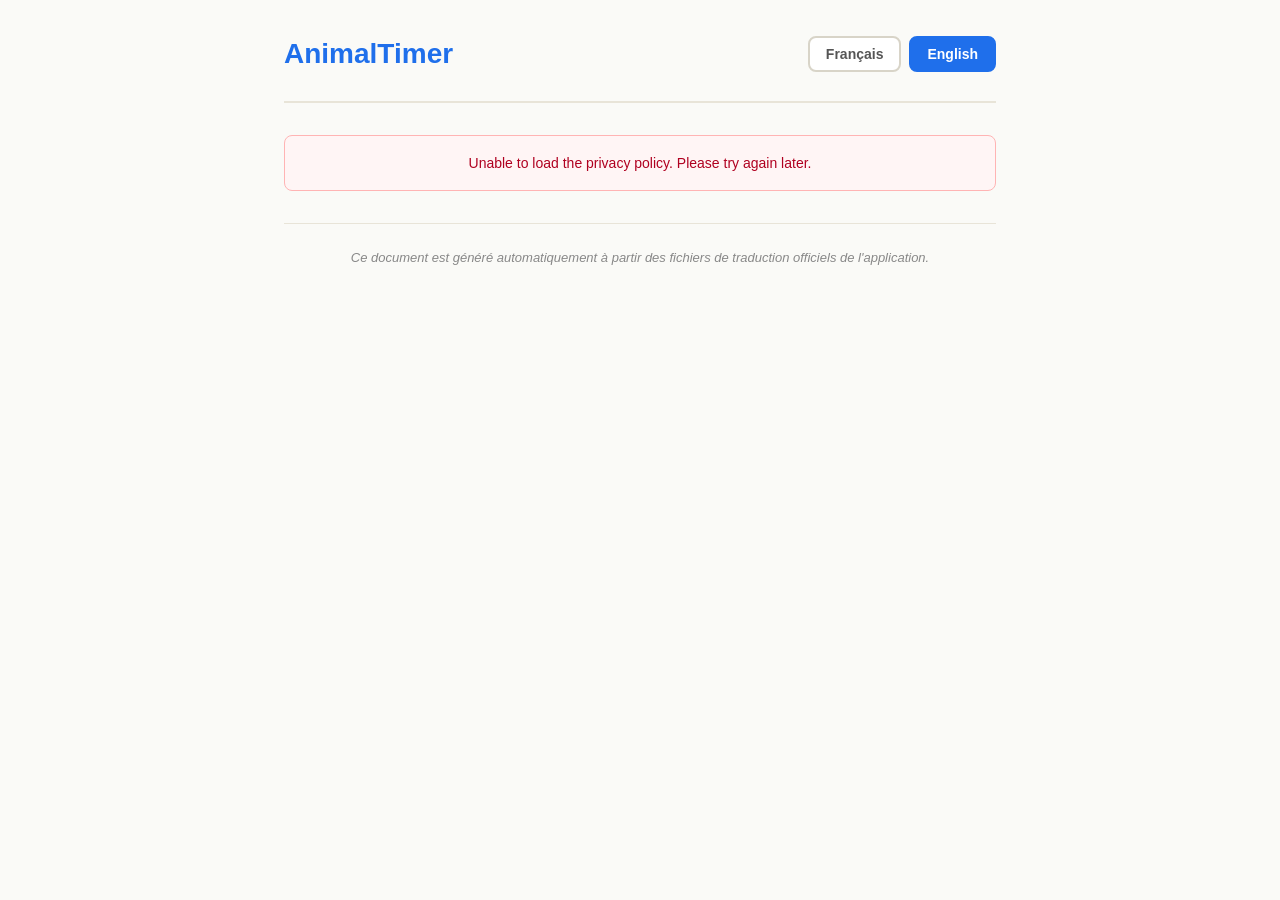
==== docs/index.html @ ecb9d77a "feat(docs): add GitHub Pages privacy policy site reading ARB files Ajoute un site statique dans docs" ====
<!DOCTYPE html>
<html lang="fr">
<head>
  <meta charset="UTF-8">
  <meta name="viewport" content="width=device-width, initial-scale=1.0">
  <title>AnimalTimer — Politique de confidentialité</title>
  <meta name="description" content="Politique de confidentialité de l'application AnimalTimer, minuteur visuel pour enfants.">
  <meta name="robots" content="index, follow">
  <link rel="stylesheet" href="style.css">
</head>
<body>
  <main class="container">
    <header class="site-header">
      <h1 id="app-title">AnimalTimer</h1>
      <nav class="lang-switcher" aria-label="Sélecteur de langue">
        <button type="button" data-lang="fr" class="lang-btn active">Français</button>
        <button type="button" data-lang="en" class="lang-btn">English</button>
      </nav>
    </header>

    <div id="status" class="status" role="status" aria-live="polite">
      Chargement…
    </div>

    <article id="policy" class="policy" hidden></article>

    <footer class="site-footer">
      <p id="update-line"></p>
      <p class="source-note" id="source-note">
        Ce document est généré automatiquement à partir des fichiers de traduction officiels de l'application.
      </p>
    </footer>
  </main>

  <script src="app.js"></script>
</body>
</html>
---- docs/style.css ----
/* AnimalTimer — Privacy Policy Site
   Style sobre inspire de la palette de l'app (tons crayon doux) */

* {
  box-sizing: border-box;
}

html {
  -webkit-text-size-adjust: 100%;
}

body {
  margin: 0;
  font-family: -apple-system, BlinkMacSystemFont, "Segoe UI", Roboto,
               Oxygen, Ubuntu, Cantarell, "Helvetica Neue", sans-serif;
  line-height: 1.6;
  color: #2c2c2c;
  background: #fafaf7;
  padding: 0;
}

.container {
  max-width: 760px;
  margin: 0 auto;
  padding: 32px 24px 64px;
}

/* Header */
.site-header {
  display: flex;
  flex-direction: column;
  gap: 16px;
  margin-bottom: 32px;
  padding-bottom: 24px;
  border-bottom: 2px solid #e8e4d8;
}

@media (min-width: 560px) {
  .site-header {
    flex-direction: row;
    align-items: center;
    justify-content: space-between;
  }
}

h1 {
  font-size: 28px;
  font-weight: 800;
  color: #1f6feb;
  margin: 0;
}

/* Language switcher */
.lang-switcher {
  display: flex;
  gap: 8px;
}

.lang-btn {
  padding: 8px 16px;
  font-size: 14px;
  font-weight: 600;
  font-family: inherit;
  color: #555;
  background: #fff;
  border: 2px solid #d8d4c8;
  border-radius: 8px;
  cursor: pointer;
  transition: all 0.15s ease;
}

.lang-btn:hover {
  border-color: #1f6feb;
  color: #1f6feb;
}

.lang-btn.active {
  background: #1f6feb;
  border-color: #1f6feb;
  color: #fff;
}

.lang-btn:focus-visible {
  outline: 3px solid #a6c8ff;
  outline-offset: 2px;
}

/* Status message */
.status {
  padding: 16px;
  background: #fff;
  border: 1px solid #e8e4d8;
  border-radius: 8px;
  text-align: center;
  color: #666;
  font-size: 14px;
}

.status.error {
  background: #fff5f5;
  border-color: #ffb4b4;
  color: #b00020;
}

/* Policy content */
.policy {
  background: #fff;
  border: 1px solid #e8e4d8;
  border-radius: 12px;
  padding: 32px 28px;
}

.policy section {
  margin-bottom: 28px;
}

.policy section:last-child {
  margin-bottom: 0;
}

.policy h2 {
  font-size: 20px;
  font-weight: 700;
  color: #1f6feb;
  margin: 0 0 12px 0;
}

.policy p {
  margin: 0 0 12px 0;
  color: #333;
  white-space: pre-wrap;
}

.policy p:last-child {
  margin-bottom: 0;
}

.policy a {
  color: #1f6feb;
  text-decoration: underline;
  word-break: break-word;
}

.policy a:hover {
  text-decoration: none;
}

/* Footer */
.site-footer {
  margin-top: 32px;
  padding-top: 20px;
  border-top: 1px solid #e8e4d8;
  text-align: center;
  font-size: 13px;
  color: #888;
}

.site-footer p {
  margin: 4px 0;
}

#update-line {
  font-weight: 600;
  color: #555;
}

.source-note {
  font-style: italic;
}

/* Mobile tuning */
@media (max-width: 480px) {
  .container {
    padding: 20px 16px 40px;
  }
  .policy {
    padding: 24px 20px;
  }
  h1 {
    font-size: 24px;
  }
  .policy h2 {
    font-size: 18px;
  }
}
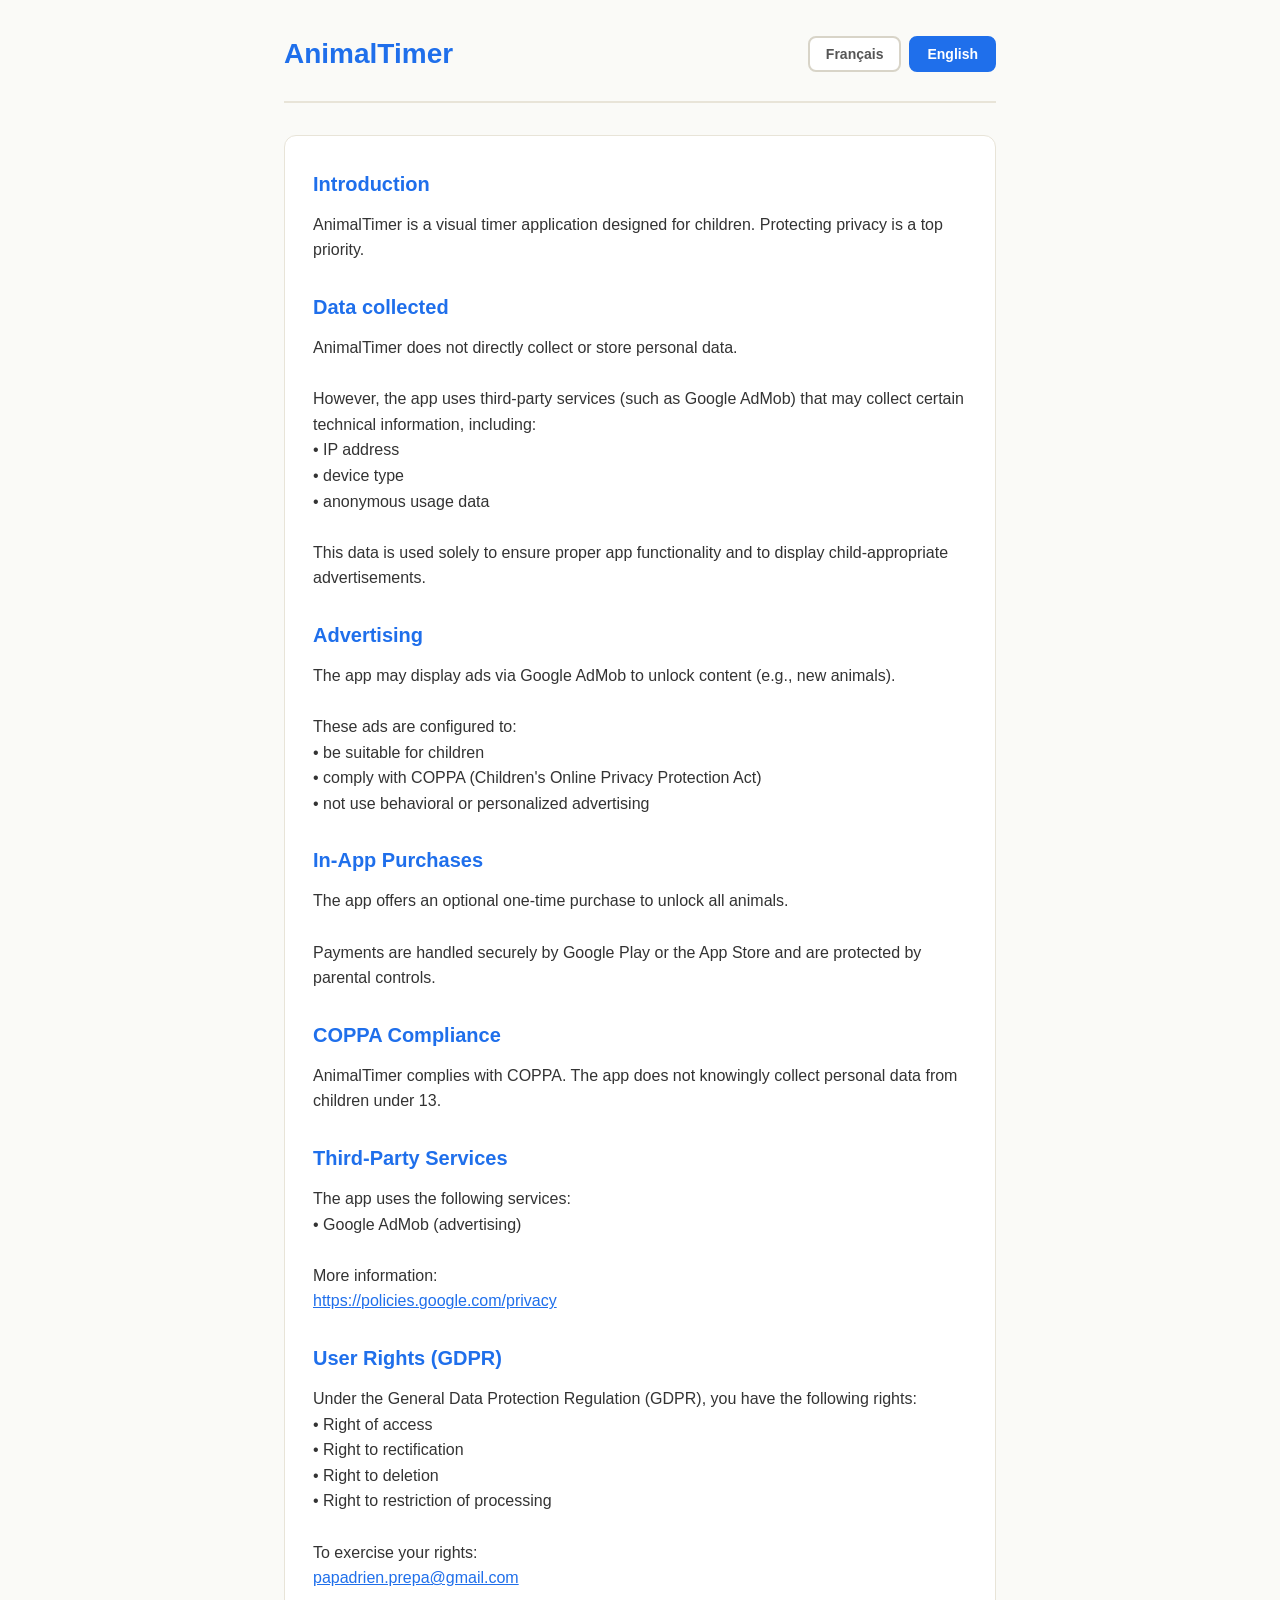
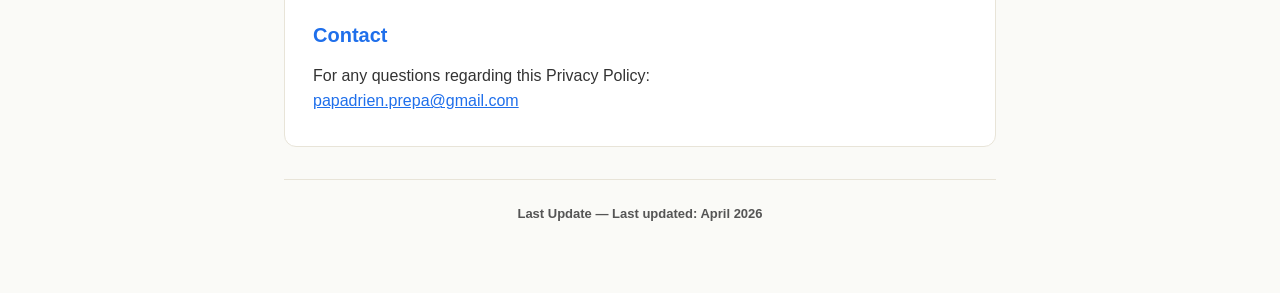
==== commit 8481137b: "Merge pull request #6 from Papadrien/develop chore: Cloudflare Pages privacy + IAP price 1,99 € + An" ====
--- a/docs/index.html
+++ b/docs/index.html
@@ -13,25 +13,181 @@
     <header class="site-header">
       <h1 id="app-title">AnimalTimer</h1>
       <nav class="lang-switcher" aria-label="Sélecteur de langue">
-        <button type="button" data-lang="fr" class="lang-btn active">Français</button>
-        <button type="button" data-lang="en" class="lang-btn">English</button>
+        <button type="button" data-lang="fr" class="lang-btn active" aria-pressed="true">Français</button>
+        <button type="button" data-lang="en" class="lang-btn" aria-pressed="false">English</button>
       </nav>
     </header>
 
-    <div id="status" class="status" role="status" aria-live="polite">
-      Chargement…
-    </div>
-
-    <article id="policy" class="policy" hidden></article>
+    <article id="policy" class="policy"></article>
 
     <footer class="site-footer">
       <p id="update-line"></p>
-      <p class="source-note" id="source-note">
-        Ce document est généré automatiquement à partir des fichiers de traduction officiels de l'application.
-      </p>
     </footer>
   </main>
 
-  <script src="app.js"></script>
+  <script id="policy-data" type="application/json">
+{
+  "fr": {
+    "policyThirdParty": "Services tiers",
+    "policyDataContent": "AnimalTimer ne collecte ni ne stocke directement de données personnelles.\n\nCependant, l'application utilise des services tiers (comme Google AdMob) susceptibles de collecter certaines informations techniques, telles que :\n• l'adresse IP\n• le type d'appareil\n• des données d'utilisation anonymes\n\nCes données sont utilisées uniquement pour assurer le bon fonctionnement de l'application et afficher des publicités adaptées aux enfants.",
+    "policyAdsContent": "L'application peut afficher des publicités via Google AdMob afin de débloquer du contenu (ex : nouveaux animaux).\n\nCes publicités sont configurées pour :\n• être adaptées aux enfants\n• respecter la réglementation COPPA (Children's Online Privacy Protection Act)\n• ne pas proposer de publicité comportementale personnalisée",
+    "policyGDPRContent": "Conformément au Règlement Général sur la Protection des Données (RGPD), vous disposez des droits suivants :\n• Droit d'accès\n• Droit de rectification\n• Droit à l'effacement\n• Droit à la limitation du traitement\n\nPour toute demande :\npapadrien.prepa@gmail.com",
+    "policyIntro": "Introduction",
+    "policyIntroContent": "AnimalTimer est une application de minuteur visuel conçue pour les enfants. La protection de la vie privée est une priorité.",
+    "policyData": "Données collectées",
+    "policyGDPR": "Droits des utilisateurs (RGPD)",
+    "policyUpdate": "Mise à jour",
+    "policyIAPContent": "L'application propose un achat unique optionnel permettant de débloquer tous les animaux.\n\nLes paiements sont gérés par Google Play ou l'App Store et sont sécurisés par les contrôles parentaux du système.",
+    "policyCOPPAContent": "AnimalTimer est conforme à la loi COPPA. L'application ne collecte pas sciemment de données personnelles auprès d'enfants de moins de 13 ans.",
+    "policyThirdPartyContent": "L'application utilise les services suivants :\n• Google AdMob (publicités)\n\nPour plus d'informations :\nhttps://policies.google.com/privacy",
+    "policyContactContent": "Pour toute question concernant cette politique de confidentialité :\npapadrien.prepa@gmail.com",
+    "policyCOPPA": "Conformité COPPA",
+    "policyContact": "Contact",
+    "policyUpdateContent": "Dernière mise à jour : Avril 2026",
+    "policyIAP": "Achats intégrés",
+    "policyAds": "Publicités"
+  },
+  "en": {
+    "policyThirdParty": "Third-Party Services",
+    "policyDataContent": "AnimalTimer does not directly collect or store personal data.\n\nHowever, the app uses third-party services (such as Google AdMob) that may collect certain technical information, including:\n• IP address\n• device type\n• anonymous usage data\n\nThis data is used solely to ensure proper app functionality and to display child-appropriate advertisements.",
+    "policyAdsContent": "The app may display ads via Google AdMob to unlock content (e.g., new animals).\n\nThese ads are configured to:\n• be suitable for children\n• comply with COPPA (Children's Online Privacy Protection Act)\n• not use behavioral or personalized advertising",
+    "policyGDPRContent": "Under the General Data Protection Regulation (GDPR), you have the following rights:\n• Right of access\n• Right to rectification\n• Right to deletion\n• Right to restriction of processing\n\nTo exercise your rights:\npapadrien.prepa@gmail.com",
+    "policyIntro": "Introduction",
+    "policyIntroContent": "AnimalTimer is a visual timer application designed for children. Protecting privacy is a top priority.",
+    "policyData": "Data collected",
+    "policyGDPR": "User Rights (GDPR)",
+    "policyUpdate": "Last Update",
+    "policyIAPContent": "The app offers an optional one-time purchase to unlock all animals.\n\nPayments are handled securely by Google Play or the App Store and are protected by parental controls.",
+    "policyCOPPAContent": "AnimalTimer complies with COPPA. The app does not knowingly collect personal data from children under 13.",
+    "policyThirdPartyContent": "The app uses the following services:\n• Google AdMob (advertising)\n\nMore information:\nhttps://policies.google.com/privacy",
+    "policyContactContent": "For any questions regarding this Privacy Policy:\npapadrien.prepa@gmail.com",
+    "policyCOPPA": "COPPA Compliance",
+    "policyContact": "Contact",
+    "policyUpdateContent": "Last updated: April 2026",
+    "policyIAP": "In-App Purchases",
+    "policyAds": "Advertising"
+  }
+}
+  </script>
+
+  <script>
+    (function () {
+      'use strict';
+
+      var SUPPORTED_LANGS = ['fr', 'en'];
+      var DEFAULT_LANG = 'en';
+
+      var SECTIONS = [
+        { title: 'policyIntro',      content: 'policyIntroContent' },
+        { title: 'policyData',       content: 'policyDataContent' },
+        { title: 'policyAds',        content: 'policyAdsContent' },
+        { title: 'policyIAP',        content: 'policyIAPContent' },
+        { title: 'policyCOPPA',      content: 'policyCOPPAContent' },
+        { title: 'policyThirdParty', content: 'policyThirdPartyContent' },
+        { title: 'policyGDPR',       content: 'policyGDPRContent' },
+        { title: 'policyContact',    content: 'policyContactContent' }
+      ];
+
+      var LABELS = {
+        fr: { docTitle: 'AnimalTimer — Politique de confidentialité', htmlLang: 'fr' },
+        en: { docTitle: 'AnimalTimer — Privacy Policy',               htmlLang: 'en' }
+      };
+
+      // Données inlinées (pas de fetch externe → compatible repo privé)
+      var POLICY_DATA = JSON.parse(document.getElementById('policy-data').textContent);
+
+      var policyEl = document.getElementById('policy');
+      var updateLine = document.getElementById('update-line');
+      var langButtons = document.querySelectorAll('.lang-btn');
+
+      function detectLang() {
+        var saved = null;
+        try { saved = localStorage.getItem('animaltimer_lang'); } catch (e) {}
+        if (saved && SUPPORTED_LANGS.indexOf(saved) !== -1) return saved;
+
+        var nav = (navigator.language || navigator.userLanguage || DEFAULT_LANG).toLowerCase();
+        for (var i = 0; i < SUPPORTED_LANGS.length; i++) {
+          if (nav.indexOf(SUPPORTED_LANGS[i]) === 0) return SUPPORTED_LANGS[i];
+        }
+        return DEFAULT_LANG;
+      }
+
+      function saveLang(lang) {
+        try { localStorage.setItem('animaltimer_lang', lang); } catch (e) {}
+      }
+
+      function escapeHtml(s) {
+        return String(s)
+          .replace(/&/g, '&amp;')
+          .replace(/</g, '&lt;')
+          .replace(/>/g, '&gt;')
+          .replace(/"/g, '&quot;')
+          .replace(/'/g, '&#39;');
+      }
+
+      function renderParagraph(text) {
+        var safe = escapeHtml(text);
+        safe = safe.replace(/(https?:\/\/[^\s]+)/g, function (m) {
+          return '<a href="' + m + '" target="_blank" rel="noopener noreferrer">' + m + '</a>';
+        });
+        safe = safe.replace(/([a-zA-Z0-9._%+-]+@[a-zA-Z0-9.-]+\.[a-zA-Z]{2,})/g, function (m) {
+          return '<a href="mailto:' + m + '">' + m + '</a>';
+        });
+        return safe;
+      }
+
+      function renderPolicy(lang) {
+        var data = POLICY_DATA[lang] || POLICY_DATA[DEFAULT_LANG];
+        var labels = LABELS[lang] || LABELS[DEFAULT_LANG];
+
+        document.title = labels.docTitle;
+        document.documentElement.lang = labels.htmlLang;
+
+        var html = '';
+        for (var i = 0; i < SECTIONS.length; i++) {
+          var s = SECTIONS[i];
+          var title = data[s.title];
+          var content = data[s.content];
+          if (!title || !content) continue;
+          html += '<section>';
+          html +=   '<h2>' + escapeHtml(title) + '</h2>';
+          html +=   '<p>' + renderParagraph(content) + '</p>';
+          html += '</section>';
+        }
+        policyEl.innerHTML = html;
+
+        var updTitle = data['policyUpdate'] || '';
+        var updContent = data['policyUpdateContent'] || '';
+        updateLine.textContent = updTitle && updContent
+          ? (updTitle + ' — ' + updContent)
+          : (updContent || '');
+      }
+
+      function setActiveLang(lang) {
+        for (var i = 0; i < langButtons.length; i++) {
+          var b = langButtons[i];
+          var active = b.getAttribute('data-lang') === lang;
+          b.classList.toggle('active', active);
+          b.setAttribute('aria-pressed', active ? 'true' : 'false');
+        }
+      }
+
+      function loadLang(lang) {
+        if (SUPPORTED_LANGS.indexOf(lang) === -1) lang = DEFAULT_LANG;
+        setActiveLang(lang);
+        renderPolicy(lang);
+      }
+
+      for (var i = 0; i < langButtons.length; i++) {
+        langButtons[i].addEventListener('click', function (evt) {
+          var lang = evt.currentTarget.getAttribute('data-lang');
+          saveLang(lang);
+          loadLang(lang);
+        });
+      }
+
+      loadLang(detectLang());
+    })();
+  </script>
 </body>
 </html>
